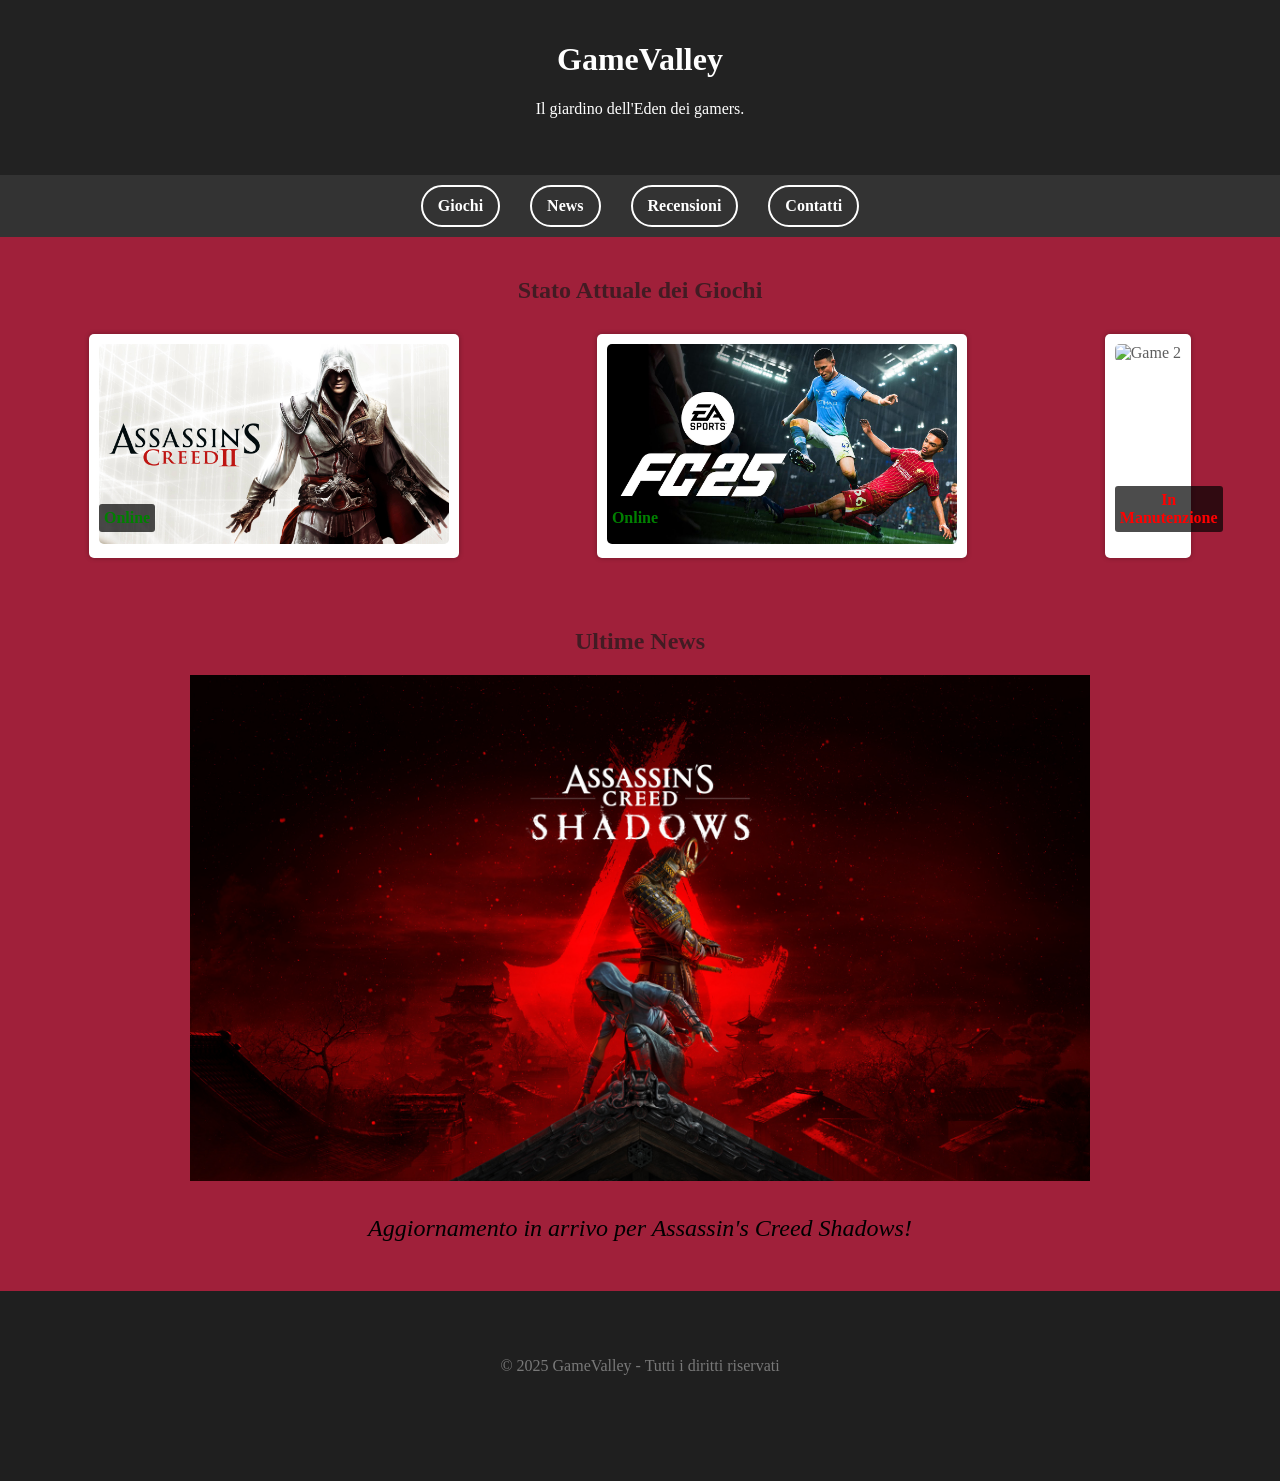
==== mhw1.html @ 3ba53825 "Test per dispositivi mobile (prototipo)" ====
<!DOCTYPE html>
<html lang="it">
<head>
    <meta charset="UTF-8">
    <meta name="viewport" content="width=device-width, initial-scale=1.0">
    <title>GameValley - Homepage</title>
    <link rel="stylesheet" href="mhw1.css">
</head>
<body>
    <header>
        <h1>GameValley</h1>
        <p>Il giardino dell'Eden dei gamers.</p>
    </header>
    
    <nav>
        <div class="menu-item button"><a href="#giochi">Giochi</a></div>
        <div class="menu-item button"><a href="#news">News</a></div>
        <div class="menu-item button"><a href="#recensioni">Recensioni</a></div>
        <div class="menu-item button"><a href="#contatti">Contatti</a></div>
    </nav>    
    
    <section id="giochi">
        <h2>Stato Attuale dei Giochi</h2>
        <div class="game-container">
            <div class="game-card">
                <img src="game1.jpg" alt="Game 1">
                <p class="status online">Online</p>
            </div>
            <div class="game-card">
                <img src="game3.jpg" alt="Game 3">
                <p class="status online">Online</p>
            </div>
            <div class="game-card">
                <img src="game2.jpg" alt="Game 2">
                <p class="status manutenzione">In Manutenzione</p>
            </div>
        </div>
    </section>
    
    <section id="news">
        <h2>Ultime News</h2>
        <article>
            <img src="news1.jpg" alt="News 1">
            <p>Aggiornamento in arrivo per Assassin's Creed Shadows!</p>
        </article>
    </section>
    
    <footer>
        <p>&copy; 2025 GameValley - Tutti i diritti riservati</p>
    </footer>
</body>
</html>
---- mhw1.css ----
body {
    font-family: 'Lora', serif;
    font-size: 16px;
    margin: 0;
    color: rgba(26,26,25, 0.7);
    background-color: #a0203a;
    text-align: center;
}

header {
    background-color: #222;
    color: white;
    padding: 20px;
    height: 15vh;
}

nav {
    background-color: #333;
    text-align: center;
    padding: 10px;
    display: flex;
    justify-content: center;
}

.menu-item {
    margin: 0 15px;
}

.menu-item a {
    color: white;
    text-decoration: none;
    font-weight: bold;
}

.button {
    padding: 10px 15px;
    border: 2px solid white;
    border-radius: 100px;
}

.button:hover { /*colore al passaggio, in modo da evidenziarlo*/
    background-color: #a0203a;
}

section {
    padding: 20px;
}

.game-container { /*CONTAINER DEGLI ELEMENTI GAME*/
    display: flex;
    justify-content: space-around;
    flex-wrap: wrap;
}

.game-card {
    margin: 10px;
    background: white;
    padding: 10px;
    border-radius: 5px;
    box-shadow: 0 0 5px rgba(0,0,0,0.3);
    position: relative;
}

.game-card img {
    width: 350px;
    height: 200px;
    border-radius: 5px;
}

.status {
    font-weight: bold;
    padding: 5px;
    border-radius: 3px;
    position: absolute;
    bottom: 10px;
    left: 10px;
    background-color: rgba(0, 0, 0, 0.7);
    color: white;
    z-index: 2;
}

.online {
    color: green;
}

.manutenzione {
    color: red;
}

footer {
    background-color: rgb(31,31,31);
    color: rgba(255, 255, 255, 0.4);
    padding: 50px;
    text-align: center;
    height: 10vh;
}

article img {
    width: 900px;
    height: auto;
}

article p {
    font-size: 1.5rem;
    font-style: italic;
    color: #000000;
    line-height: 1.6;
}

@media (max-width: 500px) {
    body {
        font-size: 14px;
    }

    nav {
        padding: 20px 0;
        text-align: center;
        flex-wrap: wrap;
        display: flex;
        justify-content: center;
    }

    .menu-item {
        display: inline-block;
        margin: 5px;
    }

    .game-card img {
        width: 100%;
        height: auto;
    }

    article img {
        width: 400px;
        height: auto;
    }
}
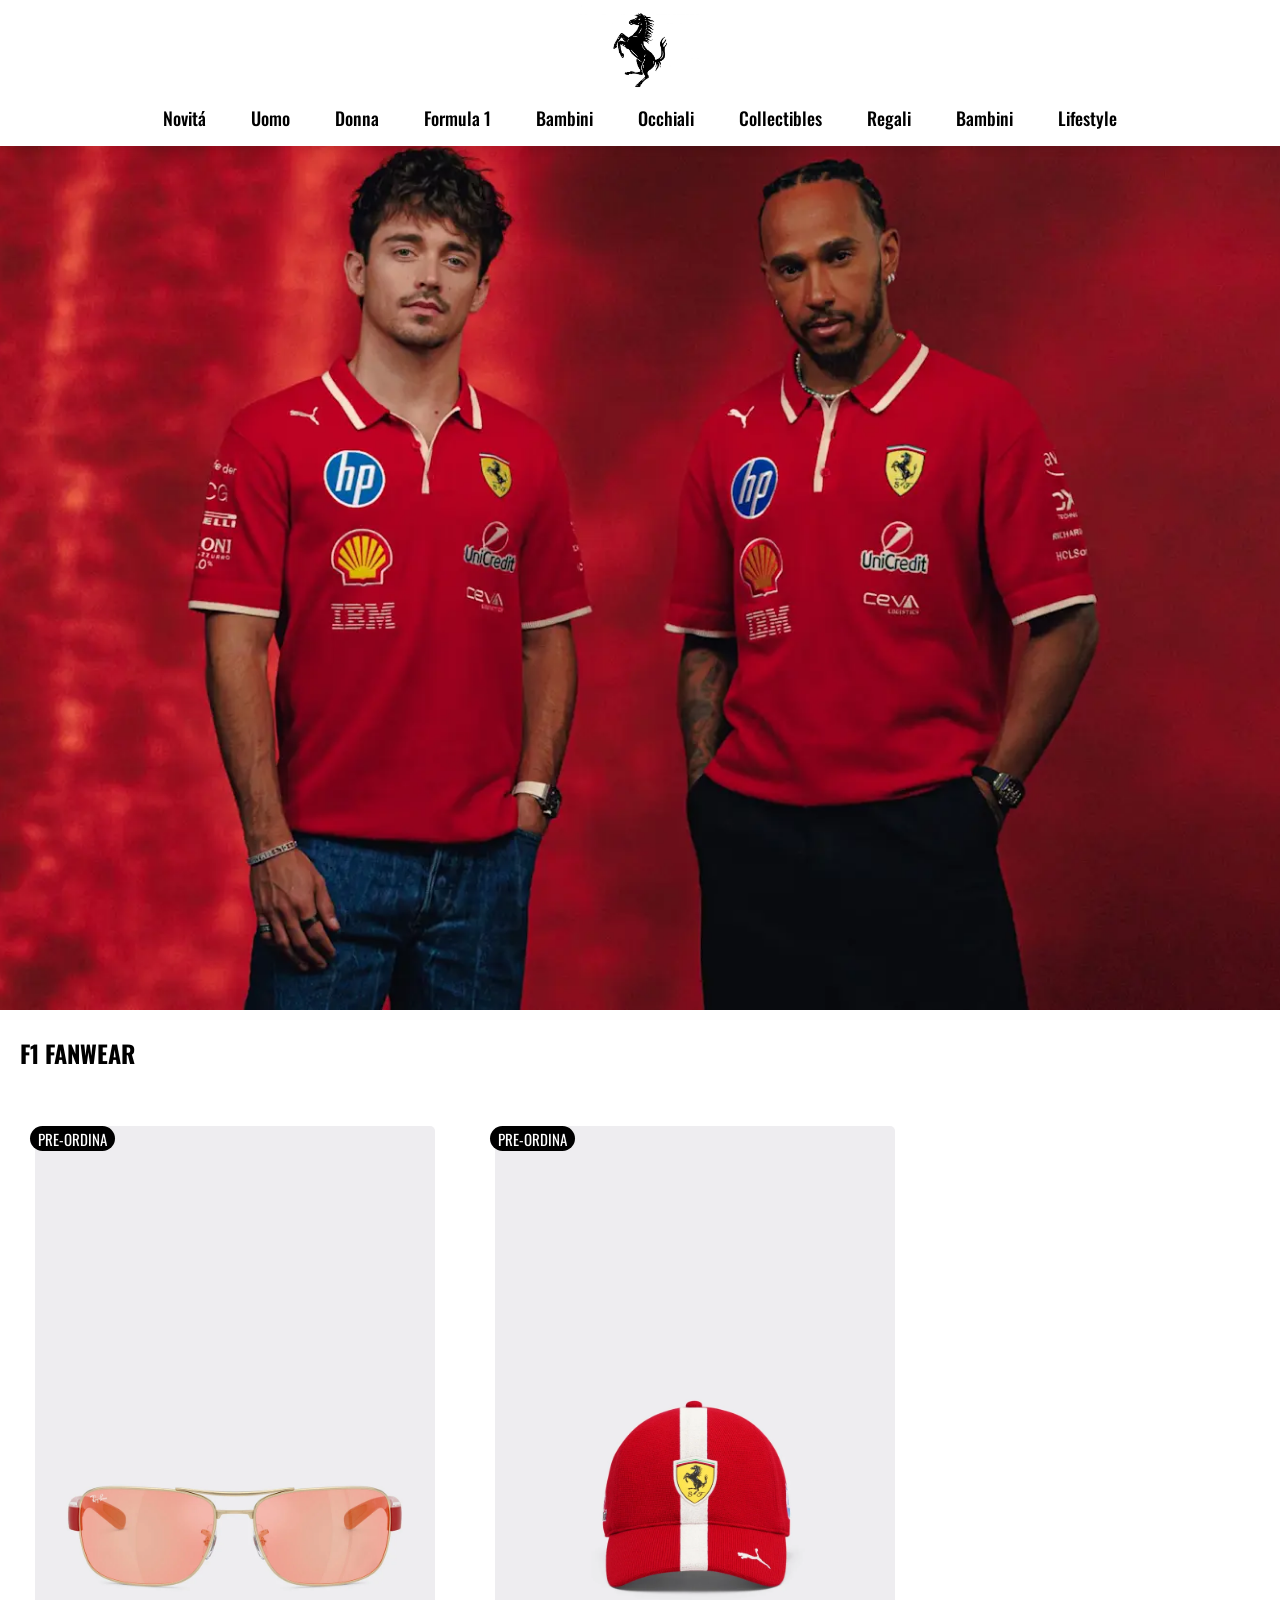
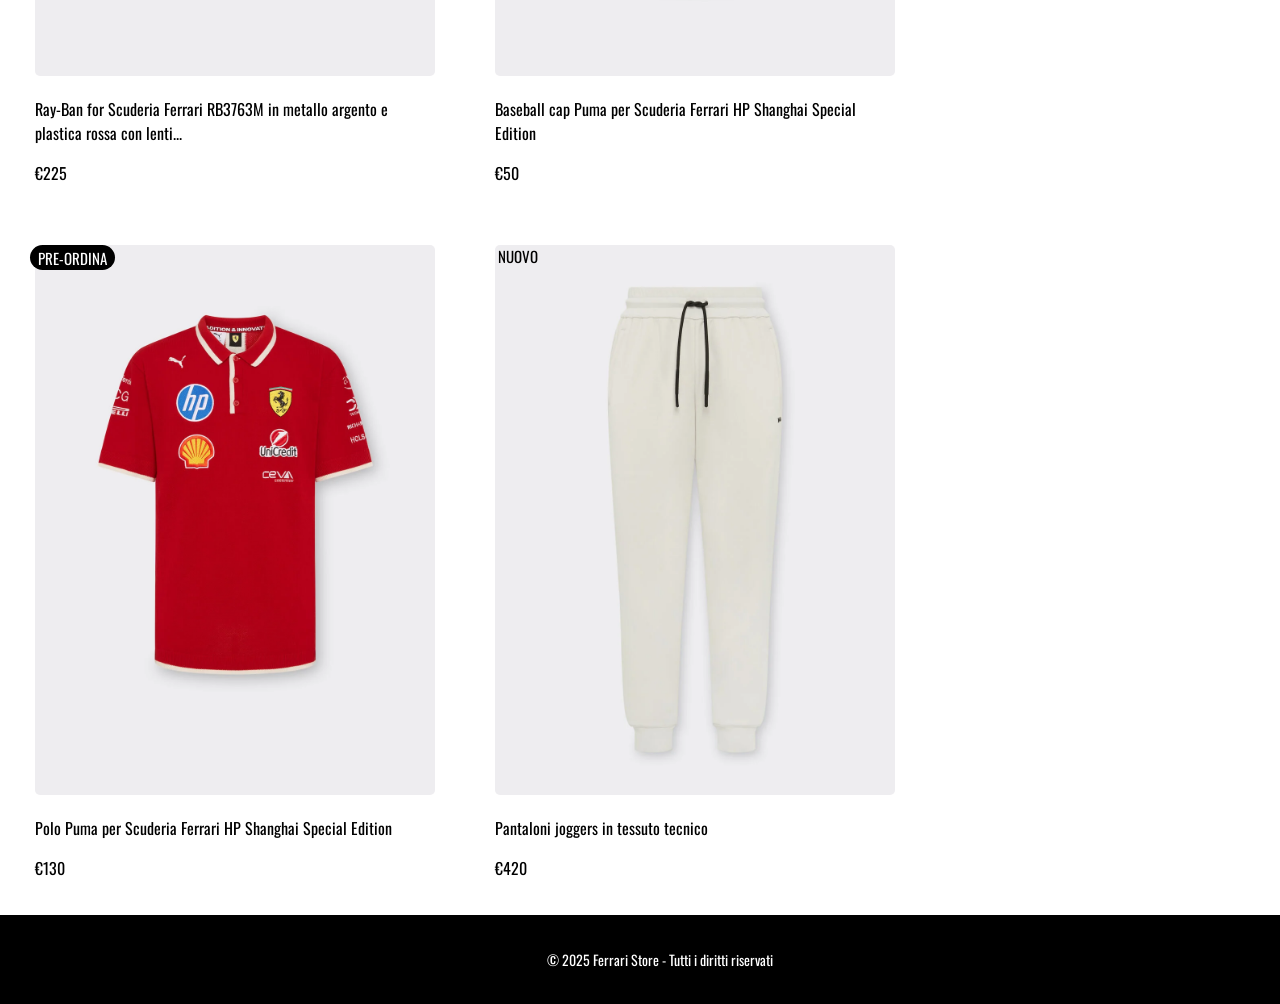
==== commit 707d13e1: "Test mobile" ====
--- a/mhw1.html
+++ b/mhw1.html
@@ -1,52 +1,78 @@
 <!DOCTYPE html>
 <html lang="it">
 <head>
-    <meta charset="UTF-8">
-    <meta name="viewport" content="width=device-width, initial-scale=1.0">
-    <title>GameValley - Homepage</title>
-    <link rel="stylesheet" href="mhw1.css">
+  <meta charset="UTF-8">
+  <meta name="viewport" content="width=device-width, initial-scale=1.0">
+  <title>Ferrari Store</title>
+  <link rel="stylesheet" href="mhw1.css">
+  <link href="https://fonts.googleapis.com/css2?family=Oswald:wght@300;400;500;700&display=swap" rel="stylesheet">
 </head>
 <body>
-    <header>
-        <h1>GameValley</h1>
-        <p>Il giardino dell'Eden dei gamers.</p>
-    </header>
-    
+  <!-- HEADER -->
+  <header>
+    <div class="logo-container">
+      <img src="logo_ferrari.png" alt="Ferrari Logo" class="logo">
+    </div>
     <nav>
-        <div class="menu-item button"><a href="#giochi">Giochi</a></div>
-        <div class="menu-item button"><a href="#news">News</a></div>
-        <div class="menu-item button"><a href="#recensioni">Recensioni</a></div>
-        <div class="menu-item button"><a href="#contatti">Contatti</a></div>
-    </nav>    
-    
-    <section id="giochi">
-        <h2>Stato Attuale dei Giochi</h2>
-        <div class="game-container">
-            <div class="game-card">
-                <img src="game1.jpg" alt="Game 1">
-                <p class="status online">Online</p>
-            </div>
-            <div class="game-card">
-                <img src="game3.jpg" alt="Game 3">
-                <p class="status online">Online</p>
-            </div>
-            <div class="game-card">
-                <img src="game2.jpg" alt="Game 2">
-                <p class="status manutenzione">In Manutenzione</p>
-            </div>
-        </div>
-    </section>
-    
-    <section id="news">
-        <h2>Ultime News</h2>
-        <article>
-            <img src="news1.jpg" alt="News 1">
-            <p>Aggiornamento in arrivo per Assassin's Creed Shadows!</p>
+      <div class="menu-item"><a href="#novitá">Novitá</a></div>
+      <div class="menu-item"><a href="#uomo">Uomo</a></div>
+      <div class="menu-item"><a href="#donna">Donna</a></div>
+      <div class="menu-item"><a href="#formula-1">Formula 1</a></div>
+      <div class="menu-item"><a href="#bambini">Bambini</a></div>
+      <div class="menu-item"><a href="#occhiali">Occhiali</a></div>
+      <div class="menu-item"><a href="#collectibles">Collectibles</a></div>
+      <div class="menu-item"><a href="#regali">Regali</a></div>
+      <div class="menu-item"><a href="#bambini">Bambini</a></div>
+      <div class="menu-item"><a href="#lifestyle">Lifestyle</a></div>
+    </nav>
+  </header>
+
+  <!-- BANNER PRINCIPALE -->
+  <section id="hero">
+    <img src="banner.jpg" alt="Ferrari Store Banner" class="banner">
+  </section>
+
+  <!-- SEZIONE NUOVI ARRIVI -->
+  <section id="f1-fanwear">
+    <h2>F1 FANWEAR</h2>
+    <div class="product-container">
+        <article class="product-card">
+            <div class="preorder-label">PRE-ORDINA</div>
+            <img src="nuovo1.jpg" alt="Nuovo Prodotto 1">
+            <p>Ray-Ban for Scuderia Ferrari RB3763M in metallo argento e plastica rossa con lenti...</p>
+            <span class="price">€225</span>
         </article>
-    </section>
-    
-    <footer>
-        <p>&copy; 2025 GameValley - Tutti i diritti riservati</p>
-    </footer>
+        <article class="product-card">
+            <div class="preorder-label">PRE-ORDINA</div>
+            <img src="nuovo2.jpg" alt="Nuovo Prodotto 2">
+            <p>Baseball cap Puma per Scuderia Ferrari HP Shanghai Special Edition</p>
+            <span class="price">€50</span>
+        </article>
+        <article class="product-card">
+            <div class="preorder-label">PRE-ORDINA</div>
+            <img src="nuovo3.jpg" alt="Nuovo Prodotto 3">
+            <p>Polo Puma per Scuderia Ferrari HP Shanghai Special Edition</p>
+            <span class="price">€130</span>
+        </article>
+        <article class="product-card">
+          <div class="nuovo-label">NUOVO</div>
+          <img src="nuovo4.jpg" alt="Nuovo Prodotto 4">
+          <p>Pantaloni joggers in tessuto tecnico</p>
+          <span class="price">€420</span>
+      </article>
+    </div>
+  </section>
+
+  
+
+  
+
+  <!-- FOOTER -->
+  <footer>
+    <p>&copy; 2025 Ferrari Store - Tutti i diritti riservati</p>
+  </footer>
 </body>
 </html>
+
+
+
--- a/mhw1.css
+++ b/mhw1.css
@@ -1,138 +1,175 @@
-
+/* STILI GENERALI */
 body {
-    font-family: 'Lora', serif;
-    font-size: 16px;
+    font-family: 'Oswald', sans-serif;
     margin: 0;
-    color: rgba(26,26,25, 0.7);
-    background-color: #a0203a;
+    padding: 0;
+    background-color: white;
+    color: black;
     text-align: center;
 }
 
+/* HEADER */
 header {
-    background-color: #222;
-    color: white;
-    padding: 20px;
-    height: 15vh;
+    background-color: white;
+    padding: 5px 0;
+    text-align: center;
+    position: fixed;
+    width: 100%;
+    z-index: 10;
+    box-shadow: 0 2px 10px rgba(0, 0, 0, 0.1);
 }
 
-nav {
-    background-color: #333;
-    text-align: center;
-    padding: 10px;
+/* LOGO */
+.logo-container {
     display: flex;
     justify-content: center;
+    margin-bottom: 10px;
 }
 
-.menu-item {
-    margin: 0 15px;
+.logo {
+    width: 120px;
+}
+
+/* NAVBAR */
+nav {
+    display: flex;
+    justify-content: center;
+    gap: 25px;
+    margin-bottom: 10px;
 }
 
 .menu-item a {
-    color: white;
+    position: relative;
+    color: black;
     text-decoration: none;
-    font-weight: bold;
+    font-weight: 500;
+    padding: 10px;
+    font-size: 18px;
 }
 
-.button {
-    padding: 10px 15px;
-    border: 2px solid white;
-    border-radius: 100px;
+.menu-item a:hover {
+    border-bottom: 3px solid black;
+    padding-bottom: 3px;
 }
 
-.button:hover { /*colore al passaggio, in modo da evidenziarlo*/
-    background-color: #a0203a;
+/* BANNER */
+.banner {
+    width: 100%;
+    height: 100vh;
+    object-fit: cover;
+    margin-top: 110px;
 }
 
-section {
+/* SEZIONE PRODOTTI */
+h2 {
+    text-align: left;
+    padding-left: 20px;
+}
+
+.nuovo-label{
+    position: absolute;
+    top: 10px;
+    left: 10px;
+    color: black;
+    padding: 5px 8px;
+    border-radius: 5px;
+    font-size: 15px;
+    z-index: 1;
+}
+
+.preorder-label {
+    position: absolute;
+    top: 15px;
+    left: 10px;
+    height: 15px;
+    line-height: 16px;
+    width: auto;
+    background-color: black;
+    color: white;
+    padding: 5px 8px;
+    border-radius: 500px;
+    font-size: 15px;
+    z-index: 1;
+    text-align: center;
+}
+
+
+.product-container {
+    display: flex;
+    justify-content: left;
+    flex-wrap: wrap;
+    gap: 30px;
     padding: 20px;
 }
 
-.game-container { /*CONTAINER DEGLI ELEMENTI GAME*/
-    display: flex;
-    justify-content: space-around;
-    flex-wrap: wrap;
+.product-card {
+    color: black;
+    padding: 15px;
+    border-radius: 8px;
+    width: 400px;
+    position: relative;
+    text-align: left;
 }
 
-.game-card {
-    margin: 10px;
-    background: white;
-    padding: 10px;
-    border-radius: 5px;
-    box-shadow: 0 0 5px rgba(0,0,0,0.3);
-    position: relative;
-}
-
-.game-card img {
-    width: 350px;
-    height: 200px;
+.product-card img {
+    width: 100%;
+    height: auto;
     border-radius: 5px;
 }
 
-.status {
-    font-weight: bold;
-    padding: 5px;
-    border-radius: 3px;
-    position: absolute;
-    bottom: 10px;
-    left: 10px;
-    background-color: rgba(0, 0, 0, 0.7);
-    color: white;
-    z-index: 2;
+.price {
+    color: black;
 }
 
-.online {
-    color: green;
+
+
+/* FOOTER */
+footer {
+    background-color: black;
+    color: white;
+    padding: 20px;
+    font-size: 14px;
+    width: 100%; /*RIVEDERE FOOTER E BANNER CHE SI FA LO SPAZIO BIANCO.*/
 }
 
-.manutenzione {
-    color: red;
-}
 
-footer {
-    background-color: rgb(31,31,31);
-    color: rgba(255, 255, 255, 0.4);
-    padding: 50px;
-    text-align: center;
-    height: 10vh;
-}
 
-article img {
-    width: 900px;
-    height: auto;
-}
-
-article p {
-    font-size: 1.5rem;
-    font-style: italic;
-    color: #000000;
-    line-height: 1.6;
-}
-
-@media (max-width: 500px) {
-    body {
-        font-size: 14px;
-    }
-
+/* MEDIA QUERY PER MOBILE */
+@media (max-width: 600px) {
     nav {
-        padding: 20px 0;
-        text-align: center;
-        flex-wrap: wrap;
         display: flex;
-        justify-content: center;
+        overflow-x: auto; /* Abilita lo scrolling orizzontale */
+        white-space: nowrap; /* Evita che le voci vadano a capo */
+        padding: 10px 0;
+        gap: 5px;
+        justify-content: flex-start; /* Allinea le voci a sinistra */
+        scroll-behavior: smooth;
+        font-size: 12px; /* Riduce la dimensione del testo */
     }
 
     .menu-item {
-        display: inline-block;
-        margin: 5px;
+        flex-shrink: 0; /* Impedisce il ridimensionamento automatico */
+        padding: 5px 8px;
     }
 
-    .game-card img {
-        width: 100%;
-        height: auto;
+    .product-container {
+        flex-direction: column;
+        align-items: center;
     }
 
-    article img {
-        width: 400px;
-        height: auto;
+    .banner {
+        height: 500px;
+        width: 500px;
+        margin-top: 155px;
     }
-}+    footer {
+        background-color: black;
+        color: white;
+        padding: 20px;
+        font-size: 14px;
+        width:460px;
+    }
+}
+
+
+
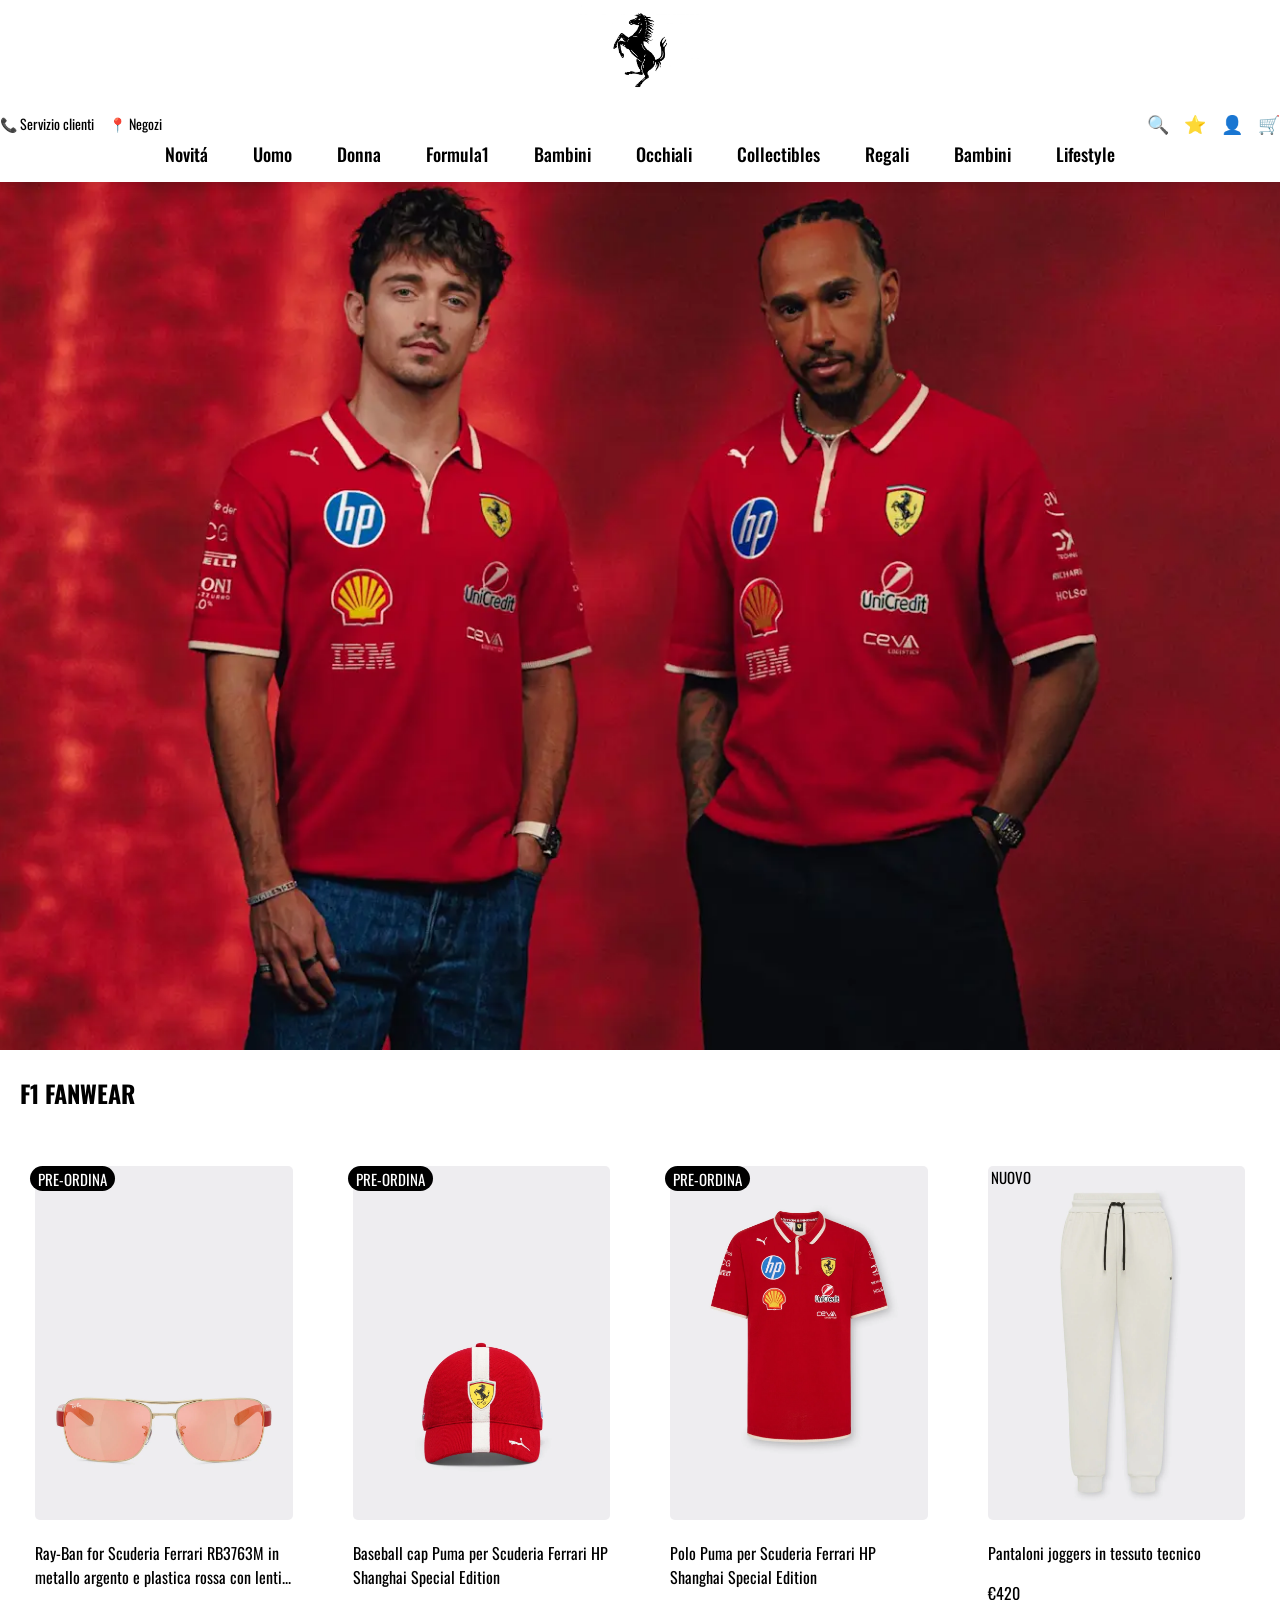
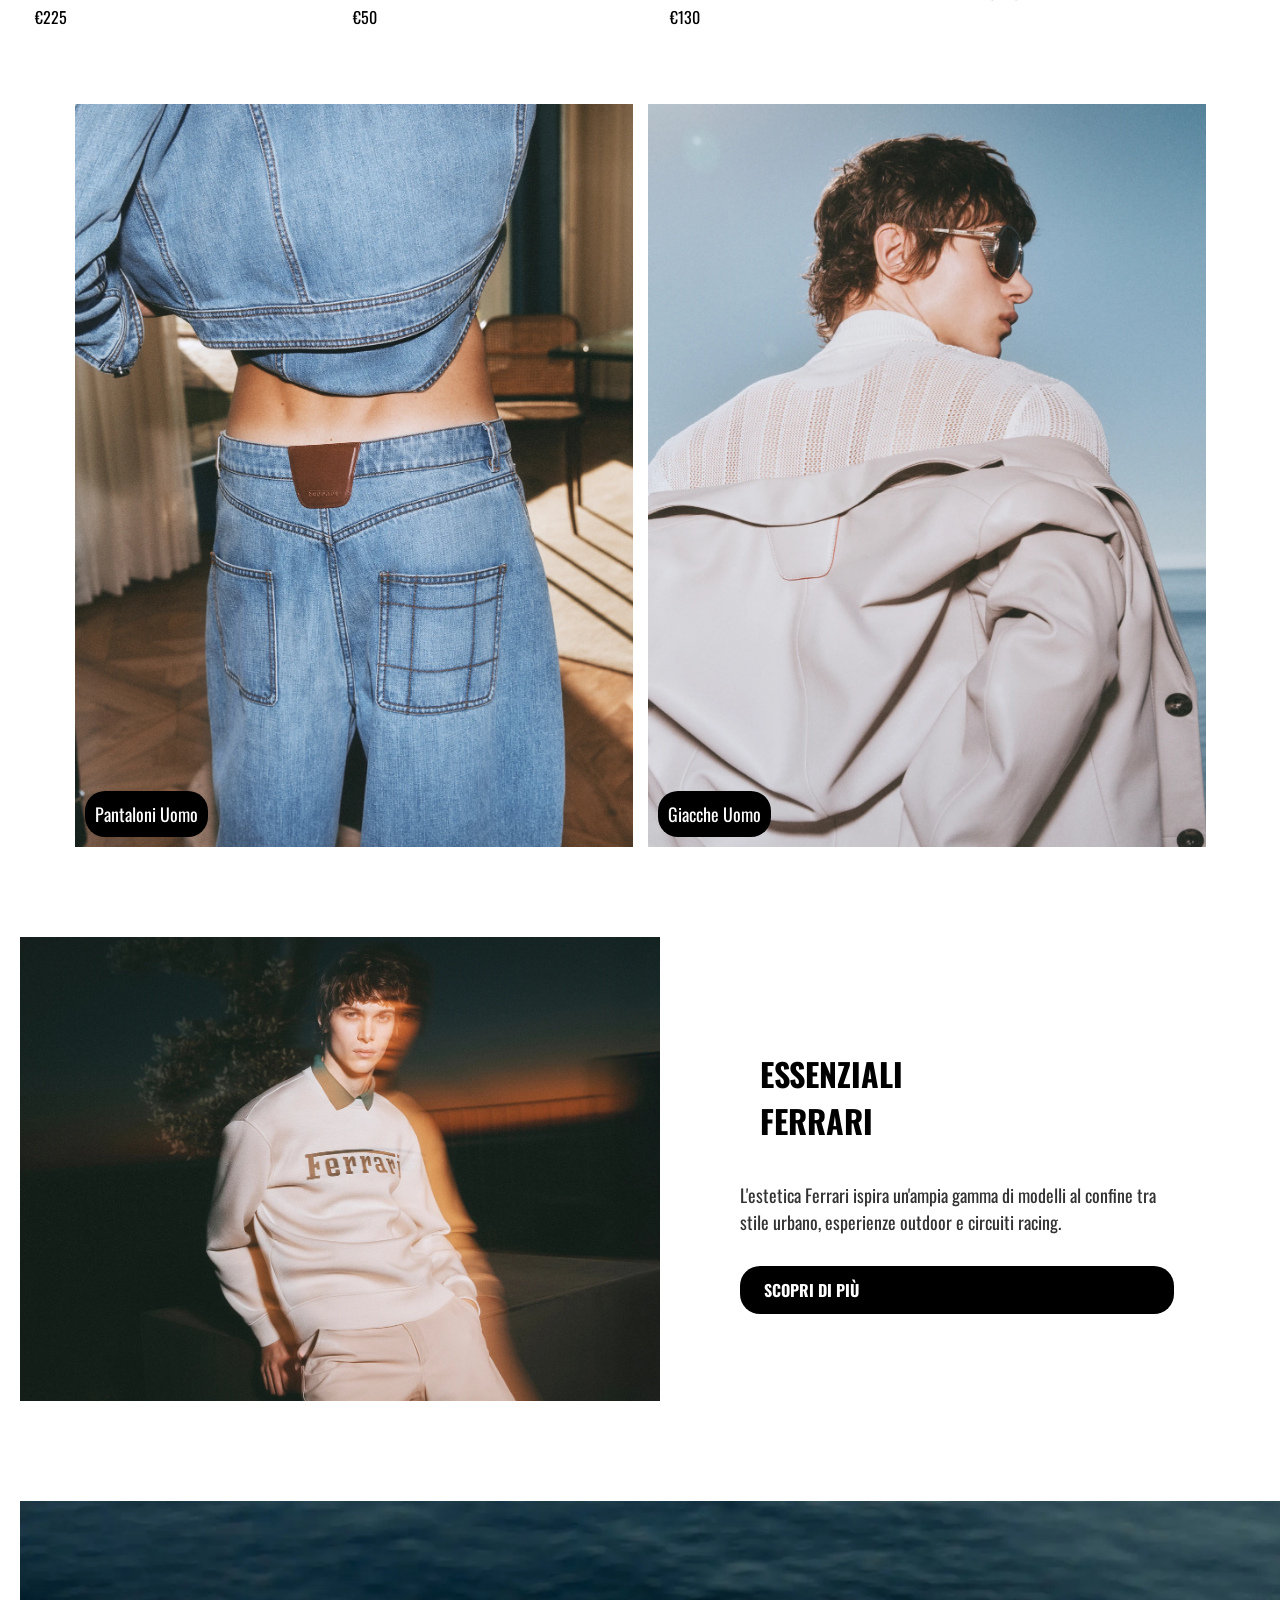
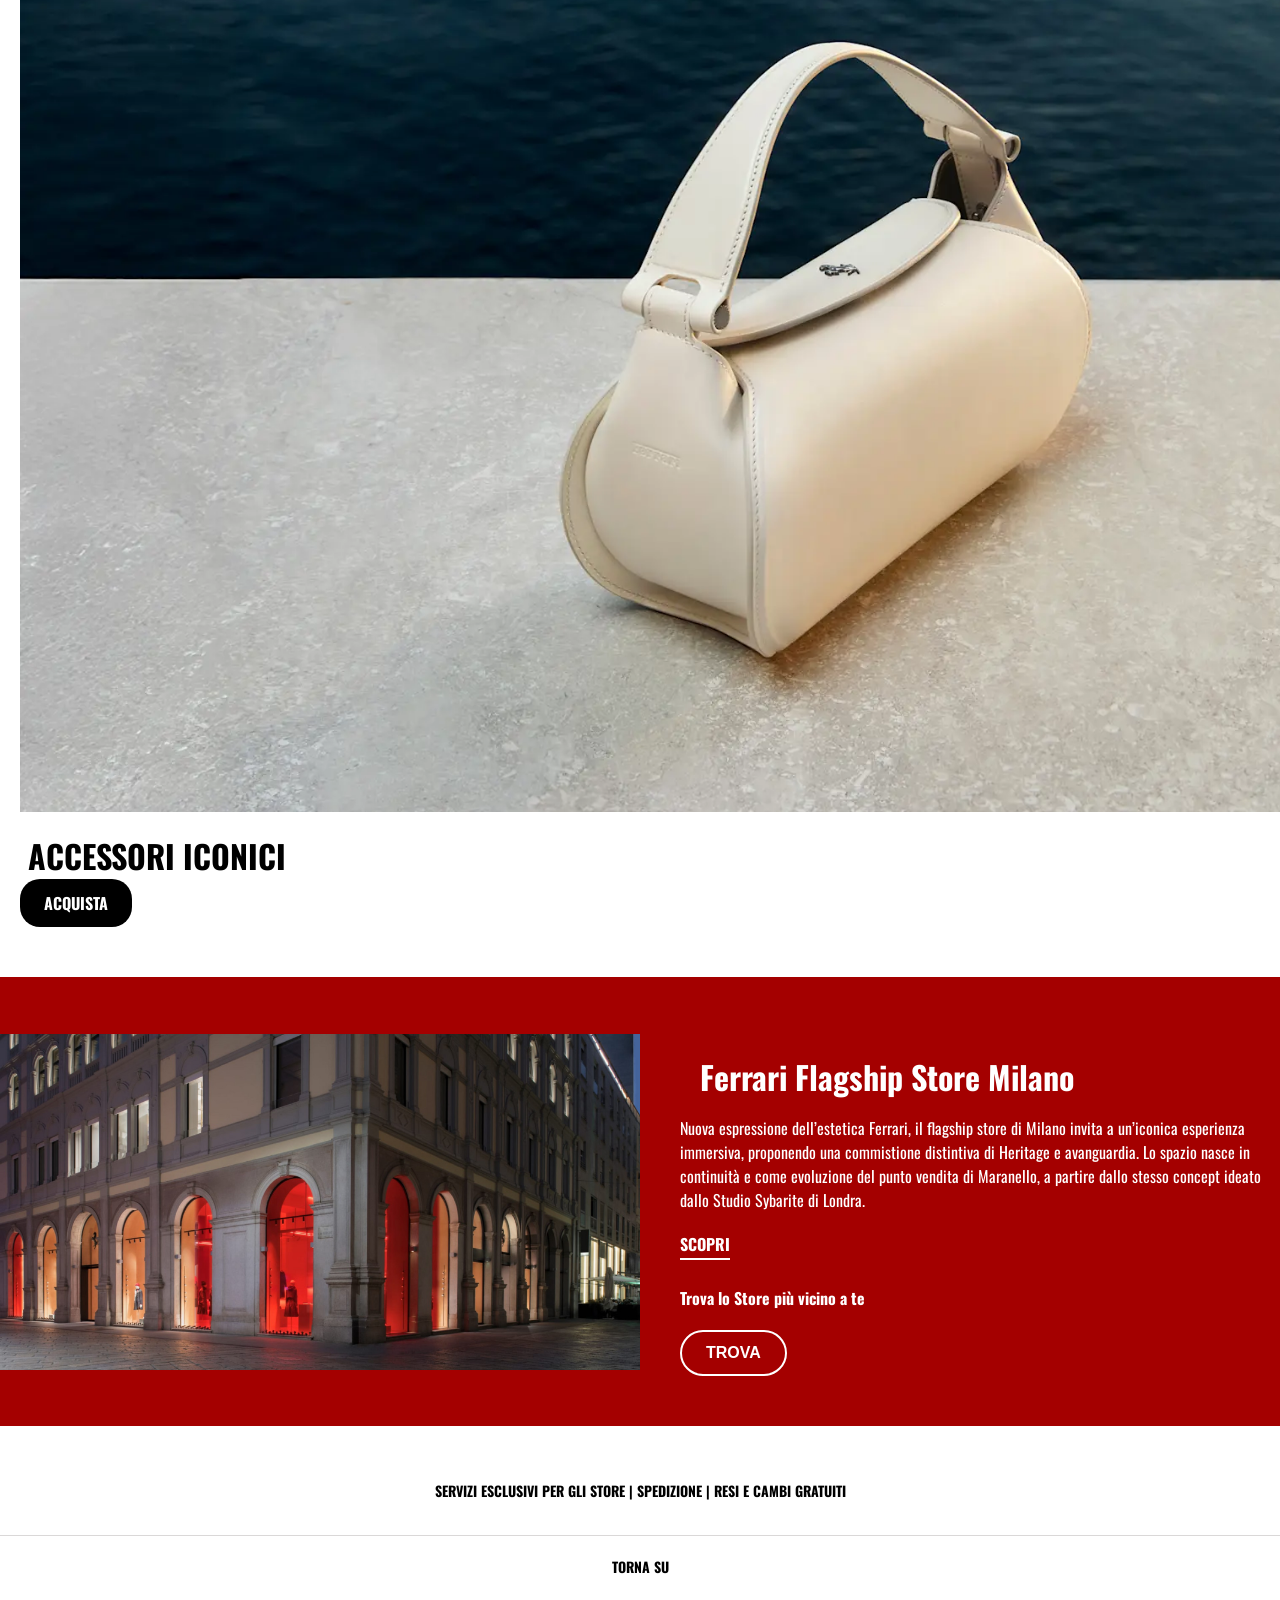
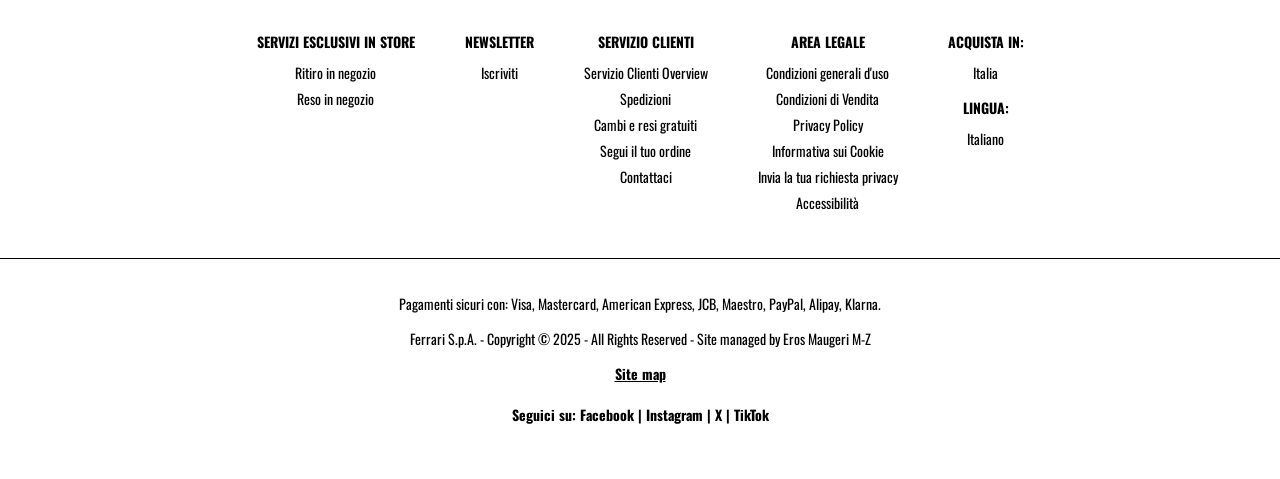
==== commit 8e60daea: "Add files via upload" ====
--- a/mhw1.html
+++ b/mhw1.html
@@ -5,7 +5,7 @@
   <meta name="viewport" content="width=device-width, initial-scale=1.0">
   <title>Ferrari Store</title>
   <link rel="stylesheet" href="mhw1.css">
-  <link href="https://fonts.googleapis.com/css2?family=Oswald:wght@300;400;500;700&display=swap" rel="stylesheet">
+  <link href="https://fonts.googleapis.com/css2?family=Oswald&display=swap" rel="stylesheet">
 </head>
 <body>
   <!-- HEADER -->
@@ -13,11 +13,23 @@
     <div class="logo-container">
       <img src="logo_ferrari.png" alt="Ferrari Logo" class="logo">
     </div>
+    <div class="header-top">
+      <div class="header-left">
+          <a href="#">&#128222; Servizio clienti</a> <!--Codici per le emoji-->
+          <a href="#">&#128205; Negozi</a>
+      </div>
+      <div class="header-right">
+          <a href="#">🔍</a>
+          <a href="#">⭐</a>
+          <a href="#">👤</a>
+          <a href="#">🛒</a>
+      </div>
+  </div>
     <nav>
-      <div class="menu-item"><a href="#novitá">Novitá</a></div>
+      <div class="menu-item"><a href="#novita">Novitá</a></div>
       <div class="menu-item"><a href="#uomo">Uomo</a></div>
       <div class="menu-item"><a href="#donna">Donna</a></div>
-      <div class="menu-item"><a href="#formula-1">Formula 1</a></div>
+      <div class="menu-item"><a href="#formula-1">Formula1</a></div>
       <div class="menu-item"><a href="#bambini">Bambini</a></div>
       <div class="menu-item"><a href="#occhiali">Occhiali</a></div>
       <div class="menu-item"><a href="#collectibles">Collectibles</a></div>
@@ -63,16 +75,122 @@
     </div>
   </section>
 
-  
+<!-- SEZIONE ABBIGLIAMENTO UOMO -->
+<section id="abbigliamento-uomo">
+  <div class="image-box">
+      <img src="pantaloniuomo.jpg" alt="Pantaloni Uomo">
+      <a href="#" class="text-overlay">Pantaloni Uomo</a>
+  </div>
+  <div class="image-box">
+      <img src="giaccheuomo.jpg" alt="Giacche Uomo">
+      <a href="#" class="text-overlay">Giacche Uomo</a>
+  </div>
+</section>
 
-  
+
+<!-- SEZIONE ESSENZIALI FERRARI -->
+<section id="essenziali-ferrari">
+  <div class="essentials-container">
+      <div class="essentials-image">
+          <img src="essenziali-ferrari.jpg" alt="Essenziali Ferrari">
+      </div>
+      <div class="essentials-text">
+          <h2>ESSENZIALI <br> FERRARI</h2>
+          <p>L'estetica Ferrari ispira un'ampia gamma di modelli al confine tra stile urbano, esperienze outdoor e circuiti racing.</p>
+          <a href="#" class="essentials-button">SCOPRI DI PIÙ</a>
+      </div>
+  </div>
+</section>
+
+
+<!-- SEZIONE ACCESSORI ICONICI -->
+<section id="accessori-iconici">
+  <div class="iconics-container">
+    <img src="accessori-iconici.jpg" alt="Accessori Iconici" class="iconics-image">
+    <div class="iconics-text">
+      <h2>ACCESSORI ICONICI</h2>
+      <a href="#" class="iconics-button">ACQUISTA</a>
+    </div>
+  </div>
+</section>
+
+
+<!-- SEZIONE FLAGSHIP STORE MILANO -->
+<section id="flagship-store">
+  <div class="flagship-container">
+    <img src="flagship-store.jpg" alt="Ferrari Flagship Store Milano" class="flagship-image">
+    <div class="flagship-text">
+      <h2>Ferrari Flagship Store Milano</h2>
+      <p>Nuova espressione dell’estetica Ferrari, il flagship store di Milano invita a un’iconica esperienza immersiva, proponendo una commistione distintiva di Heritage e avanguardia. Lo spazio nasce in continuità e come evoluzione del punto vendita di Maranello, a partire dallo stesso concept ideato dallo Studio Sybarite di Londra.</p>
+      <a href="#" class="discover">SCOPRI</a>
+      <div class="store-search">
+        <p class="store-title">Trova lo Store più vicino a te</p>
+        <div class="store-discover">
+          <button class="find-button">TROVA</button> <!--Non cliccabile perché non é implementata la barra di ricerca-->
+        </div>
+      </div>
+    </div>
+  </div>
+</section>
 
   <!-- FOOTER -->
   <footer>
-    <p>&copy; 2025 Ferrari Store - Tutti i diritti riservati</p>
+    <div class="footer-top">
+      <p>SERVIZI ESCLUSIVI PER GLI STORE | SPEDIZIONE | RESI E CAMBI GRATUITI</p>
+    </div>
+  
+    <div class="footer-middle">
+      <a href="#" class="scroll-top">TORNA SU</a>
+    </div>
+  
+    <div class="footer-links">
+      <div class="footer-column">
+        <h3>SERVIZI ESCLUSIVI IN STORE</h3>
+        <a href="#">Ritiro in negozio</a>
+        <a href="#">Reso in negozio</a>
+      </div>
+      <div class="footer-column">
+        <h3>NEWSLETTER</h3>
+        <a href="#">Iscriviti</a>
+      </div>
+      <div class="footer-column">
+        <h3>SERVIZIO CLIENTI</h3>
+        <a href="#">Servizio Clienti Overview</a>
+        <a href="#">Spedizioni</a>
+        <a href="#">Cambi e resi gratuiti</a>
+        <a href="#">Segui il tuo ordine</a>
+        <a href="#">Contattaci</a>
+      </div>
+      <div class="footer-column">
+        <h3>AREA LEGALE</h3>
+        <a href="#">Condizioni generali d'uso</a>
+        <a href="#">Condizioni di Vendita</a>
+        <a href="#">Privacy Policy</a>
+        <a href="#">Informativa sui Cookie</a>
+        <a href="#">Invia la tua richiesta privacy</a>
+        <a href="#">Accessibilità</a>
+      </div>
+      <div class="footer-column">
+        <h3>ACQUISTA IN:</h3>
+        <a href="#">Italia</a>
+        <h3>LINGUA:</h3>
+        <a href="#">Italiano</a>
+      </div>
+    </div>
+  
+    <div class="footer-bottom">
+      <p>Pagamenti sicuri con: Visa, Mastercard, American Express, JCB, Maestro, PayPal, Alipay, Klarna.</p>
+      <p>Ferrari S.p.A. - Copyright © 2025 - All Rights Reserved - Site managed by Eros Maugeri M-Z</p>
+      <a href="#" class="site-map">Site map</a>
+    </div>
+  
+    <div class="footer-social">
+      <p>Seguici su: Facebook | Instagram | X | TikTok</p>
+    </div>
   </footer>
-</body>
-</html>
+  </body>
+  </html>
+  
 
 
 
--- a/mhw1.css
+++ b/mhw1.css
@@ -1,4 +1,3 @@
-/* STILI GENERALI */
 body {
     font-family: 'Oswald', sans-serif;
     margin: 0;
@@ -6,6 +5,8 @@
     background-color: white;
     color: black;
     text-align: center;
+    overflow-x: hidden; /*Mi dava un problema con la foto che usciva e allargava la pagina*/
+    width: 100vw;
 }
 
 /* HEADER */
@@ -19,6 +20,41 @@
     box-shadow: 0 2px 10px rgba(0, 0, 0, 0.1);
 }
 
+.header-top {
+  display: flex;
+  justify-content: space-between;
+  align-items: center;
+  flex-wrap: wrap;  /*Evita che il contenuto venga tagliato */
+  padding: 5px 0;
+}
+
+/*Sezione sinistra: Servizio clienti e Negozi */
+.header-left {
+  display: flex;
+  flex-wrap: wrap;
+}
+
+.header-left a {
+  text-decoration: none;
+  color: black;
+  font-size: 14px;
+  margin-right: 15px;
+  white-space: nowrap; /*Evita che il testo vada a capo */
+}
+
+/*Sezione destra: Icone */
+.header-right {
+  display: flex;
+  flex-wrap: wrap;
+}
+
+.header-right a {
+  text-decoration: none;
+  font-size: 18px;
+  color: black;
+  margin-left: 15px;
+}
+
 /* LOGO */
 .logo-container {
     display: flex;
@@ -34,14 +70,14 @@
 nav {
     display: flex;
     justify-content: center;
-    gap: 25px;
+    gap: 25px; /*avendo display:flex uso gap che é intrinseca di flexbox e mi impedisce di usare margin per ogni elemento figlio (lo stesso vale per quelli sotto) */
     margin-bottom: 10px;
 }
 
 .menu-item a {
     position: relative;
     color: black;
-    text-decoration: none;
+    text-decoration: none; /*Rimuove la sottolineatura */
     font-weight: 500;
     padding: 10px;
     font-size: 18px;
@@ -56,8 +92,8 @@
 .banner {
     width: 100%;
     height: 100vh;
-    object-fit: cover;
-    margin-top: 110px;
+    object-fit: cover; /*ho usato questo (anziché backgroud-size:cover) perché non da problemi con l'immagine (non viene ristretta quando si passa a mobile) */
+    margin-top: 150px;
 }
 
 /* SEZIONE PRODOTTI */
@@ -95,11 +131,49 @@
 
 
 .product-container {
-    display: flex;
-    justify-content: left;
-    flex-wrap: wrap;
-    gap: 30px;
-    padding: 20px;
+  display: flex;
+  gap: 30px;
+  padding: 20px;
+  justify-content: center;
+}
+
+
+/*Sono varie media query per vari formati dello schermo (in altri modi da problemi su mobile rimpicciolendo troppo le immagini)*/
+
+/*Schermi grandi*/
+@media (min-width: 1025px) {
+  .product-card {
+      flex: 1 1 25%;
+      min-width: 250px;
+      max-width: 25%;
+  }
+}
+
+/*laptop*/
+@media (max-width: 1024px) and (min-width: 600px) {
+  .product-container {
+      flex-wrap: nowrap;
+      overflow-x: auto;
+      justify-content: flex-start;
+  }
+  .product-card {
+      flex: 0 0 25%;
+      min-width: 250px;
+      max-width: 25%;
+  }
+}
+
+/*mobile*/
+@media (max-width: 600px) {
+  .product-container {
+      flex-direction: column;
+      align-items: center;
+      overflow: visible;
+  }
+  .product-card {
+      width: 100%;
+      max-width: 400px;
+  }
 }
 
 .product-card {
@@ -121,34 +195,20 @@
     color: black;
 }
 
-
-
-/* FOOTER */
-footer {
-    background-color: black;
-    color: white;
-    padding: 20px;
-    font-size: 14px;
-    width: 100%; /*RIVEDERE FOOTER E BANNER CHE SI FA LO SPAZIO BIANCO.*/
-}
-
-
-
-/* MEDIA QUERY PER MOBILE */
 @media (max-width: 600px) {
     nav {
         display: flex;
-        overflow-x: auto; /* Abilita lo scrolling orizzontale */
-        white-space: nowrap; /* Evita che le voci vadano a capo */
+        overflow-x: auto; /*L'alternativa al menu a tre linee, che si puó fare in javascript */
+        flex-wrap: nowrap;
         padding: 10px 0;
         gap: 5px;
-        justify-content: flex-start; /* Allinea le voci a sinistra */
-        scroll-behavior: smooth;
-        font-size: 12px; /* Riduce la dimensione del testo */
+        justify-content: flex-start;
+        font-size: 12px;
+        width: 100%;
     }
 
     .menu-item {
-        flex-shrink: 0; /* Impedisce il ridimensionamento automatico */
+        flex-shrink: 0;
         padding: 5px 8px;
     }
 
@@ -160,16 +220,389 @@
     .banner {
         height: 500px;
         width: 500px;
-        margin-top: 155px;
-    }
-    footer {
-        background-color: black;
-        color: white;
-        padding: 20px;
-        font-size: 14px;
-        width:460px;
-    }
-}
-
-
-
+        margin-top: 210px;
+    }
+    
+}
+
+/* SEZIONE ABBIGLIAMENTO */
+#abbigliamento-uomo {
+    display: flex;
+    justify-content: center;
+    gap: 15px;
+    padding: 40px 20px;
+}
+
+.image-box {
+    position: relative;
+    width: 45%;
+}
+
+.image-box img {
+    width: 100%;
+    height: auto;
+    display: block;
+}
+
+.text-overlay {
+    position: absolute;
+    bottom: 10px;
+    left: 10px;
+    width: auto;
+    background: black;
+    color: white;
+    text-align: center;
+    padding: 10px;
+    border-radius: 20px;
+    text-decoration: none;
+    font-size: 18px;
+    font-family: 'Oswald', sans-serif;
+    border: none;
+}
+
+.text-overlay:hover {
+    background-color: #ff1100;
+}
+
+@media (max-width: 600px) {
+    #abbigliamento-uomo {
+        flex-direction: column;
+    }
+
+    .image-box {
+        width: 100%;
+    }
+}
+
+/* SEZIONE ESSENZIALI FERRARI */
+#essenziali-ferrari {
+    display: flex;
+    justify-content: flex-start;
+    padding: 50px 20px;
+}
+
+.essentials-container {
+    display: flex;
+    align-items: center;
+    max-width: 1400px;
+    width: 100%;
+    gap: 80px;
+}
+
+.essentials-image {
+    height: auto;
+    width: 50vw;
+}
+
+.essentials-image img {
+    width: 100%;
+    height: auto;
+    display: block;
+}
+
+.essentials-text {
+    width: 35%;
+    text-align: left;
+    display: flex;
+    flex-direction: column;
+    justify-content: center;
+}
+
+.essentials-text h2 {
+    font-size: 32px;
+    font-weight: bold;
+    margin-bottom: 20px;
+}
+
+.essentials-text p {
+    font-size: 18px;
+    color: #333;
+    line-height: 1.5;
+    margin-bottom: 30px;
+}
+
+.essentials-button {
+    display: inline-block;
+    padding: 12px 24px;
+    background-color: black;
+    color: white;
+    text-decoration: none;
+    border-radius: 20px;
+    font-size: 16px;
+    font-weight: bold;
+}
+
+.essentials-button:hover{
+    background-color: #ff1100;
+}
+
+@media (max-width: 768px) {
+    .essentials-container {
+        flex-direction: column;
+        text-align: center;
+        gap: 30px;
+    }
+
+    .essentials-image, .essentials-text {
+        width: 100%;
+    }
+
+    .essentials-text h2 {
+        font-size: 28px;
+    }
+
+    .essentials-button {
+        padding: 10px 20px;
+    }
+}
+
+
+/* SEZIONE ACCESSORI ICONICI */
+#accessori-iconici {
+    padding: 50px 20px;
+    max-width: 1800px;
+    margin: 0 auto;
+  }
+  
+  .iconics-container {
+    justify-content: left;
+  }
+  
+  .iconics-image {
+    display: block;
+    margin: 0 auto;
+    width: 180vh;
+    height: auto;
+  }
+  
+  .iconics-text {
+    text-align: left;
+    margin: 20px 0 0 0%; /*Sposta il testo verso sinistra, sotto l'immagine */
+  }
+  
+  .iconics-text h2 {
+    font-size: 32px;
+    font-weight: bold;
+    margin: 20px 0 0 -1%;
+    color: black;
+  }
+  
+  .iconics-button {
+    display: inline-block;
+    padding: 12px 24px;
+    background-color: black;
+    color: white;
+    text-decoration: none;
+    border-radius: 20px;
+    font-size: 16px;
+    font-weight: bold;
+  }
+  
+  .iconics-button:hover {
+    background-color: #ff1100;
+  }
+
+  @media (max-width: 600px) {
+    #accessori-iconici {
+      padding: 30px 10px;
+    }
+    
+    .iconics-image {
+      width: 100%;
+    }
+    
+    .iconics-text {
+      margin: 15px 0 0 0%;
+    }
+    
+    .iconics-text h2 {
+      font-size: 24px;
+      margin: 15px 0 0 -3%;
+    }
+    
+    .iconics-button {
+      padding: 10px 20px;
+      font-size: 14px;
+    }
+  }
+
+  /* SEZIONE FLAGSHIP STORE */
+#flagship-store {
+    background-color: #a40000; /*Rosso Ferrari */
+    padding: 50px 0;
+  }
+  
+  .flagship-container {
+    display: flex;
+    align-items: center;
+    max-width: 1700px;
+    margin: 0 auto;
+    gap: 40px;
+  }
+  
+  .flagship-image {
+    width: 50%;
+    height: auto;
+    display: block;
+  }
+  
+  .flagship-text {
+    color: white;
+    width: 50%;
+    text-align: left;
+  }
+  
+  .flagship-text h2 {
+    font-size: 32px;
+    font-weight: bold;
+    margin-bottom: 15px;
+    text-align: left;
+  }
+  
+  .flagship-text p {
+    font-size: 16px;
+    line-height: 1.5;
+    margin-bottom: 20px;
+  }
+  
+  .discover {
+    font-size: 16px;
+    font-weight: bold;
+    text-decoration: none;
+    color: white;
+    border-bottom: 2px solid white;
+    padding-bottom: 2px;
+  }
+  
+  .discover:hover {
+    color: #ff1100;
+    border-bottom: 2px solid #ff1100;
+  }
+  
+  /* SEZIONE TROVA STORE */
+  .store-title {
+    font-size: 20px;
+    font-weight: bold;
+    margin-top: 30px;
+  }
+  
+  .store-discover {
+    display: flex;
+    align-items: center;
+    gap: 10px;
+    margin-top: 10px;
+  }
+  
+  .find-button {
+    padding: 12px 24px;
+    background: transparent;
+    border: 2px solid white;
+    color: white;
+    font-size: 16px;
+    border-radius: 30px;
+    font-weight: bold;
+  }
+  
+  .find-button:hover {
+    background-color: white;
+    color: #a40000;
+  }
+
+@media (max-width: 768px) {
+    .flagship-container {
+      flex-direction: column;
+      text-align: center;
+    }
+    
+    .flagship-image {
+      width: 90%;
+    }
+    
+    .flagship-text {
+      width: 90%;
+    }
+    
+    .find-button {
+      width: 100%;
+    }
+  }
+
+/* FOOTER */
+footer {
+    background-color: white;
+    color: black;
+    font-size: 14px;
+    padding: 40px 0;
+    text-align: center;
+  }
+  
+  .footer-top {
+    font-weight: bold;
+    padding-bottom: 20px;
+    border-bottom: 1px solid rgb(218, 216, 216);
+  }
+  
+  .footer-middle {
+    margin: 20px 0;
+  }
+  
+  .scroll-top {
+    font-weight: bold;
+    text-decoration: none;
+    color: black;
+  }
+  
+  .footer-links {
+    display: flex;
+    justify-content: center;
+    gap: 50px;
+    padding: 20px 0;
+  }
+  
+  .footer-column h3 {
+    font-size: 14px;
+    font-weight: bold;
+    margin-bottom: 10px;
+  }
+  
+  .footer-column a {
+    display: block;
+    color: black;
+    text-decoration: none;
+    margin-bottom: 5px;
+  }
+  
+  .footer-column a:hover {
+    text-decoration: underline;
+  }
+  
+  .footer-bottom {
+    margin-top: 20px;
+    padding-top: 20px;
+    border-top: 1px solid black;
+  }
+  
+  .site-map {
+    display: block;
+    font-weight: bold;
+    color: black;
+    margin-top: 10px;
+  }
+  
+  .footer-social {
+    margin-top: 20px;
+    font-weight: bold;
+  }
+
+  @media (max-width: 768px) {
+
+    .footer-links {
+      flex-direction: column;
+      align-items: center;
+      text-align: center;
+    }
+  
+    .footer-column {
+      width: 100%;
+    }
+  }
